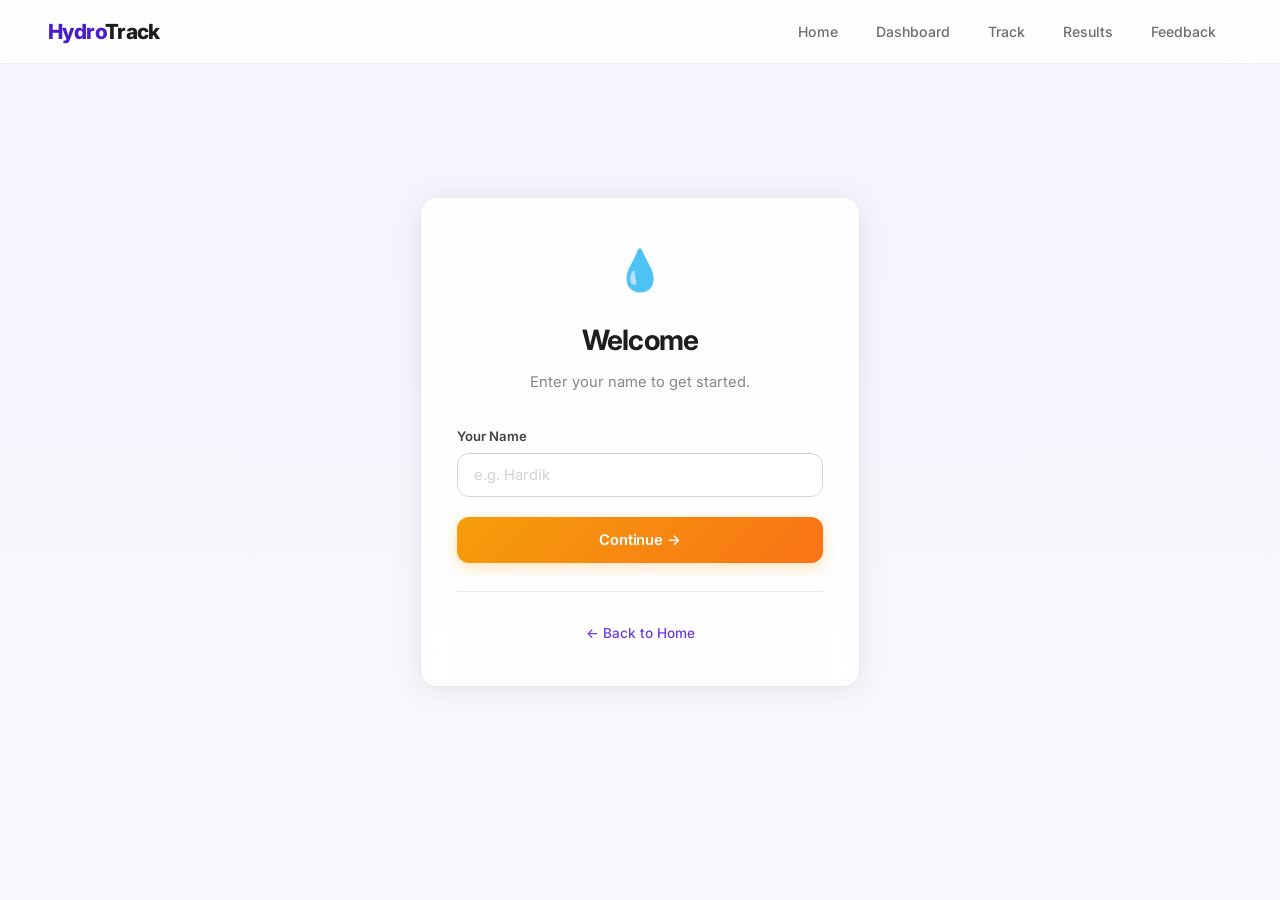
==== login.html @ 53c56aaf "changes" ====
<!DOCTYPE html>
<html lang="en">
<head>
  <meta charset="UTF-8" />
  <meta name="viewport" content="width=device-width, initial-scale=1.0" />
  <meta name="description" content="Login to HydroTrack to start tracking your water usage." />
  <title>Login – HydroTrack</title>
  <link rel="stylesheet" href="style.css" />
</head>
<body class="rain-page">

  <!-- Falling Water Background -->
  <div class="rain-bg">
    <div class="drop" style="left:3%;  --dur:2.1s; --delay:0s;   --w:2px; --h:16px; --opacity:0.35;"></div>
    <div class="drop" style="left:8%;  --dur:2.8s; --delay:0.4s; --w:1.5px; --h:22px; --opacity:0.25;"></div>
    <div class="drop" style="left:14%; --dur:1.9s; --delay:0.8s; --w:2px; --h:14px; --opacity:0.4;"></div>
    <div class="drop" style="left:20%; --dur:2.5s; --delay:0.2s; --w:1.5px; --h:20px; --opacity:0.3;"></div>
    <div class="drop" style="left:27%; --dur:2.3s; --delay:1.1s; --w:2px; --h:18px; --opacity:0.35;"></div>
    <div class="drop" style="left:33%; --dur:3.0s; --delay:0.6s; --w:1px; --h:24px; --opacity:0.2;"></div>
    <div class="drop" style="left:39%; --dur:2.0s; --delay:0.3s; --w:2px; --h:15px; --opacity:0.4;"></div>
    <div class="drop" style="left:45%; --dur:2.6s; --delay:1.4s; --w:1.5px; --h:19px; --opacity:0.3;"></div>
    <div class="drop" style="left:52%; --dur:2.2s; --delay:0.7s; --w:2px; --h:17px; --opacity:0.35;"></div>
    <div class="drop" style="left:58%; --dur:2.9s; --delay:0.1s; --w:1px; --h:22px; --opacity:0.25;"></div>
    <div class="drop" style="left:63%; --dur:1.8s; --delay:1.0s; --w:2px; --h:13px; --opacity:0.45;"></div>
    <div class="drop" style="left:69%; --dur:2.4s; --delay:0.5s; --w:1.5px; --h:20px; --opacity:0.3;"></div>
    <div class="drop" style="left:74%; --dur:2.7s; --delay:1.3s; --w:2px; --h:16px; --opacity:0.35;"></div>
    <div class="drop" style="left:80%; --dur:2.1s; --delay:0.9s; --w:1px; --h:18px; --opacity:0.2;"></div>
    <div class="drop" style="left:85%; --dur:2.5s; --delay:0.2s; --w:2px; --h:21px; --opacity:0.3;"></div>
    <div class="drop" style="left:90%; --dur:1.7s; --delay:0.6s; --w:1.5px; --h:14px; --opacity:0.4;"></div>
    <div class="drop" style="left:95%; --dur:2.8s; --delay:1.2s; --w:1px; --h:24px; --opacity:0.2;"></div>
    <div class="drop" style="left:11%; --dur:3.2s; --delay:1.5s; --w:1.5px; --h:26px; --opacity:0.18;"></div>
    <div class="drop" style="left:47%; --dur:3.4s; --delay:0.8s; --w:1px; --h:28px; --opacity:0.15;"></div>
    <div class="drop" style="left:76%; --dur:3.1s; --delay:1.7s; --w:1.5px; --h:25px; --opacity:0.2;"></div>
  </div>

  <!-- Navbar -->
  <nav class="navbar">
    <a href="index.html" class="nav-logo">Hydro<span>Track</span></a>
    <button class="nav-toggle" id="nav-toggle" aria-label="Toggle menu">
      <span></span><span></span><span></span>
    </button>
    <ul class="nav-links" id="nav-links">
      <li><a href="index.html">Home</a></li>
      <li><a href="dashboard.html">Dashboard</a></li>
      <li><a href="tracker.html">Track</a></li>
      <li><a href="result.html">Results</a></li>
      <li><a href="feedback.html">Feedback</a></li>
    </ul>
  </nav>

  <!-- Login Card -->
  <div class="card-centered fade-in">
    <div class="card" style="backdrop-filter:blur(12px); -webkit-backdrop-filter:blur(12px); background:rgba(255,255,255,0.88); box-shadow:0 4px 32px rgba(0,0,0,0.08);">
      <div class="text-center">
        <div class="card-icon">💧</div>
        <h1>Welcome</h1>
        <p class="subtitle">Enter your name to get started.</p>
      </div>

      <div id="alert" class="alert alert-error"></div>

      <form id="login-form" onsubmit="return handleLogin(event)">
        <div class="form-group">
          <label for="username">Your Name</label>
          <input type="text" id="username" placeholder="e.g. Hardik" autocomplete="name" />
          <p class="error-msg" id="username-error">Please enter your name.</p>
        </div>

        <button type="submit" class="btn btn-primary btn-block" id="login-btn">
          Continue →
        </button>
      </form>

      <div class="divider"></div>
      <p class="text-center">
        <a href="index.html" class="link">← Back to Home</a>
      </p>
    </div>
  </div>

  <script>
    // Mobile nav toggle
    var toggle = document.getElementById('nav-toggle');
    var links  = document.getElementById('nav-links');
    toggle.addEventListener('click', function () {
      toggle.classList.toggle('open');
      links.classList.toggle('open');
    });

    // Prefill
    (function () {
      var saved = localStorage.getItem('hydrotrack_user');
      if (saved) document.getElementById('username').value = saved;
    })();

    function handleLogin(e) {
      e.preventDefault();
      var input  = document.getElementById('username');
      var errMsg = document.getElementById('username-error');
      var name   = input.value.trim();

      input.classList.remove('error');
      errMsg.classList.remove('show');

      if (!name) {
        input.classList.add('error');
        errMsg.classList.add('show');
        input.focus();
        return false;
      }

      localStorage.setItem('hydrotrack_user', name);
      window.location.href = 'dashboard.html';
      return false;
    }
  </script>
</body>
</html>
---- style.css ----
/* ============================
   HydroTrack – Concept-Matching UI
   Purple/Blue Gradient Theme
   ============================ */

/* ---------- Font ---------- */
@import url('https://fonts.googleapis.com/css2?family=Inter:wght@300;400;500;600;700;800;900&display=swap');

/* ---------- Variables ---------- */
:root {
  --white: #ffffff;
  --bg: #f8f9fc;
  --bg-alt: #f0f1f6;

  --purple-900: #1a0a3e;
  --purple-800: #2d1069;
  --purple-700: #3b1899;
  --purple-600: #4a1dca;
  --purple-500: #6c3ce0;
  --purple-400: #8b5cf6;
  --purple-300: #a78bfa;
  --purple-200: #c4b5fd;
  --purple-100: #ede9fe;
  --purple-50: #f5f3ff;

  --blue-500: #3b82f6;
  --blue-400: #60a5fa;

  --grey-100: #f5f5f7;
  --grey-200: #e8e8ed;
  --grey-300: #d2d2d7;
  --grey-400: #86868b;
  --grey-500: #6e6e73;
  --grey-600: #424245;
  --grey-900: #1d1d1f;

  --green: #22c55e;
  --green-bg: #dcfce7;
  --yellow: #f59e0b;
  --yellow-bg: #fef3c7;
  --red: #ef4444;
  --red-bg: #fee2e2;

  --gradient-hero: linear-gradient(135deg, #4a1dca 0%, #6c3ce0 40%, #3b82f6 100%);
  --gradient-card: linear-gradient(135deg, #6c3ce0 0%, #8b5cf6 100%);
  --gradient-progress: linear-gradient(135deg, #2d1069 0%, #4a1dca 50%, #6c3ce0 100%);
  --gradient-btn: linear-gradient(135deg, #f59e0b 0%, #f97316 100%);
  --gradient-btn-outline: linear-gradient(135deg, #6c3ce0 0%, #3b82f6 100%);

  --radius: 16px;
  --radius-sm: 12px;
  --radius-xs: 8px;
  --shadow-sm: 0 1px 3px rgba(0, 0, 0, 0.06);
  --shadow: 0 4px 16px rgba(0, 0, 0, 0.08);
  --shadow-lg: 0 8px 32px rgba(0, 0, 0, 0.12);
  --shadow-purple: 0 4px 24px rgba(106, 60, 224, 0.25);
  --transition: 0.3s cubic-bezier(0.4, 0, 0.2, 1);
  --max-width: 1200px;
  --nav-height: 64px;
}

/* ---------- Reset ---------- */
*, *::before, *::after {
  box-sizing: border-box;
  margin: 0;
  padding: 0;
}
html {
  scroll-behavior: smooth;
  -webkit-font-smoothing: antialiased;
  -moz-osx-font-smoothing: grayscale;
}
body {
  font-family: 'Inter', -apple-system, BlinkMacSystemFont, 'Segoe UI', Roboto, sans-serif;
  background: var(--bg);
  color: var(--grey-900);
  line-height: 1.6;
  min-height: 100vh;
  padding-top: var(--nav-height);
  overflow-x: hidden;
}
img { max-width: 100%; display: block; }
a { text-decoration: none; color: inherit; }

/* ---------- Navbar ---------- */
.navbar {
  position: fixed;
  top: 0; left: 0; right: 0;
  height: var(--nav-height);
  display: flex;
  align-items: center;
  justify-content: space-between;
  padding: 0 clamp(20px, 4vw, 48px);
  background: rgba(255,255,255,0.92);
  backdrop-filter: saturate(180%) blur(20px);
  -webkit-backdrop-filter: saturate(180%) blur(20px);
  border-bottom: 1px solid rgba(0,0,0,0.06);
  z-index: 100;
}
.nav-logo {
  font-size: 1.3rem;
  font-weight: 800;
  color: var(--purple-600);
  letter-spacing: -0.03em;
}
.nav-logo span {
  color: var(--grey-900);
}
.nav-links {
  display: flex;
  gap: 6px;
  list-style: none;
  align-items: center;
}
.nav-links a {
  font-size: 0.88rem;
  font-weight: 500;
  color: var(--grey-500);
  padding: 8px 16px;
  border-radius: var(--radius-xs);
  transition: var(--transition);
}
.nav-links a:hover {
  color: var(--purple-600);
  background: var(--purple-50);
}
.nav-links a.active {
  color: var(--purple-600);
  background: var(--purple-100);
  font-weight: 600;
}

/* Mobile hamburger */
.nav-toggle {
  display: none;
  background: none; border: none; cursor: pointer;
  width: 28px; height: 20px;
  position: relative; z-index: 101;
}
.nav-toggle span {
  display: block; width: 100%; height: 2px;
  background: var(--grey-900); border-radius: 2px;
  transition: var(--transition);
  position: absolute; left: 0;
}
.nav-toggle span:nth-child(1) { top: 0; }
.nav-toggle span:nth-child(2) { top: 9px; }
.nav-toggle span:nth-child(3) { top: 18px; }
.nav-toggle.open span:nth-child(1) { top: 9px; transform: rotate(45deg); }
.nav-toggle.open span:nth-child(2) { opacity: 0; }
.nav-toggle.open span:nth-child(3) { top: 9px; transform: rotate(-45deg); }

/* ========== HERO SECTION ========== */
.hero-section {
  background: var(--gradient-hero);
  padding: 80px 24px 100px;
  position: relative;
  overflow: hidden;
}
.hero-section::before {
  content: '';
  position: absolute;
  top: -50%; right: -20%;
  width: 600px; height: 600px;
  background: radial-gradient(circle, rgba(255,255,255,0.08) 0%, transparent 70%);
  border-radius: 50%;
}
.hero-section::after {
  content: '';
  position: absolute;
  bottom: -30%; left: -10%;
  width: 400px; height: 400px;
  background: radial-gradient(circle, rgba(59,130,246,0.15) 0%, transparent 70%);
  border-radius: 50%;
}
.hero-inner {
  max-width: var(--max-width);
  margin: 0 auto;
  display: grid;
  grid-template-columns: 1fr 1fr;
  gap: 60px;
  align-items: center;
  position: relative;
  z-index: 1;
}
.hero-text h1 {
  font-size: clamp(2.2rem, 5vw, 3.4rem);
  font-weight: 800;
  color: var(--white);
  line-height: 1.15;
  letter-spacing: -0.03em;
  margin-bottom: 20px;
}
.hero-text h1 .highlight {
  display: inline;
  position: relative;
}
.hero-text h1 .highlight::after {
  content: '';
  position: absolute;
  bottom: 4px; left: 0;
  width: 100%; height: 8px;
  background: rgba(245,158,11,0.5);
  border-radius: 4px;
  z-index: -1;
}
.hero-text p {
  font-size: 1.05rem;
  color: rgba(255,255,255,0.75);
  max-width: 440px;
  line-height: 1.7;
  margin-bottom: 32px;
}
.hero-buttons {
  display: flex;
  gap: 14px;
  flex-wrap: wrap;
}
.hero-card {
  background: rgba(255,255,255,0.12);
  backdrop-filter: blur(20px);
  border: 1px solid rgba(255,255,255,0.18);
  border-radius: var(--radius);
  padding: 32px;
  color: var(--white);
  max-width: 380px;
  margin-left: auto;
}
.hero-card-header {
  display: flex;
  align-items: center;
  gap: 12px;
  margin-bottom: 20px;
}
.hero-card-avatar {
  width: 44px; height: 44px;
  background: var(--gradient-btn);
  border-radius: 50%;
  display: flex; align-items: center; justify-content: center;
  font-size: 1.2rem;
}
.hero-card-header div p:first-child {
  font-weight: 600;
  font-size: 0.95rem;
}
.hero-card-header div p:last-child {
  font-size: 0.8rem;
  opacity: 0.7;
}
.hero-stat-row {
  display: flex;
  gap: 16px;
  margin-top: 16px;
}
.hero-stat {
  background: rgba(255,255,255,0.1);
  border-radius: var(--radius-xs);
  padding: 14px 18px;
  flex: 1;
  text-align: center;
}
.hero-stat .stat-value {
  font-size: 1.4rem;
  font-weight: 800;
  display: block;
}
.hero-stat .stat-label {
  font-size: 0.72rem;
  opacity: 0.7;
  text-transform: uppercase;
  letter-spacing: 0.05em;
}

/* Floating badge on hero */
.hero-badge {
  display: inline-flex;
  align-items: center;
  gap: 8px;
  background: rgba(255,255,255,0.15);
  backdrop-filter: blur(8px);
  border: 1px solid rgba(255,255,255,0.2);
  border-radius: 999px;
  padding: 8px 18px;
  color: var(--white);
  font-size: 0.82rem;
  font-weight: 500;
  margin-top: 20px;
  animation: float 3s ease-in-out infinite;
}
@keyframes float {
  0%, 100% { transform: translateY(0); }
  50% { transform: translateY(-6px); }
}

/* ========== SECTION LAYOUT ========== */
.concept-section {
  padding: 80px 24px;
  max-width: var(--max-width);
  margin: 0 auto;
}
.concept-section-header {
  text-align: center;
  margin-bottom: 48px;
}
.concept-section-header h2 {
  font-size: clamp(1.6rem, 3.5vw, 2.2rem);
  font-weight: 800;
  color: var(--grey-900);
  letter-spacing: -0.03em;
  margin-bottom: 12px;
}
.concept-section-header h2 .accent {
  color: var(--purple-500);
}
.concept-section-header p {
  font-size: 0.95rem;
  color: var(--grey-400);
  max-width: 560px;
  margin: 0 auto;
  line-height: 1.7;
}

/* ========== FEATURE CARDS (4 cols) ========== */
.features-grid {
  display: grid;
  grid-template-columns: repeat(4, 1fr);
  gap: 24px;
}
.feature-card {
  background: var(--white);
  border: 1px solid var(--grey-200);
  border-radius: var(--radius);
  padding: 32px 24px;
  text-align: center;
  transition: var(--transition);
  position: relative;
  overflow: hidden;
}
.feature-card::before {
  content: '';
  position: absolute;
  top: 0; left: 0; right: 0;
  height: 4px;
  background: var(--gradient-card);
  opacity: 0;
  transition: var(--transition);
}
.feature-card:hover {
  transform: translateY(-6px);
  box-shadow: var(--shadow-lg);
  border-color: var(--purple-200);
}
.feature-card:hover::before {
  opacity: 1;
}
.feature-icon {
  width: 56px; height: 56px;
  background: var(--purple-100);
  border-radius: 14px;
  display: flex; align-items: center; justify-content: center;
  font-size: 1.5rem;
  margin: 0 auto 18px;
  transition: var(--transition);
}
.feature-card:hover .feature-icon {
  background: var(--gradient-card);
  transform: scale(1.1);
}
.feature-card:hover .feature-icon span {
  filter: brightness(10);
}
.feature-card h3 {
  font-size: 1rem;
  font-weight: 700;
  margin-bottom: 8px;
  color: var(--grey-900);
}
.feature-card p {
  font-size: 0.84rem;
  color: var(--grey-400);
  line-height: 1.6;
}

/* ========== TOOL / SUBJECT CARDS ========== */
.tools-grid {
  display: grid;
  grid-template-columns: repeat(3, 1fr);
  gap: 24px;
}
.tool-card {
  background: var(--white);
  border: 1px solid var(--grey-200);
  border-radius: var(--radius);
  overflow: hidden;
  transition: var(--transition);
  cursor: pointer;
}
.tool-card:hover {
  transform: translateY(-6px);
  box-shadow: var(--shadow-lg);
  border-color: var(--purple-200);
}
.tool-card-img {
  height: 140px;
  display: flex;
  align-items: center;
  justify-content: center;
  font-size: 3rem;
  position: relative;
}
.tool-card-img.tc-blue { background: linear-gradient(135deg, #dbeafe, #bfdbfe); }
.tool-card-img.tc-purple { background: linear-gradient(135deg, #ede9fe, #c4b5fd); }
.tool-card-img.tc-green { background: linear-gradient(135deg, #dcfce7, #bbf7d0); }
.tool-card-img.tc-orange { background: linear-gradient(135deg, #fef3c7, #fde68a); }
.tool-card-img.tc-pink { background: linear-gradient(135deg, #fce7f3, #fbcfe8); }
.tool-card-img.tc-cyan { background: linear-gradient(135deg, #cffafe, #a5f3fc); }
.tool-card-body {
  padding: 20px;
}
.tool-card-body h3 {
  font-size: 0.95rem;
  font-weight: 700;
  margin-bottom: 6px;
  display: flex; align-items: center; gap: 8px;
}
.tool-card-body h3 .dot {
  width: 8px; height: 8px;
  border-radius: 50%;
  display: inline-block;
}
.dot-blue { background: var(--blue-500); }
.dot-purple { background: var(--purple-500); }
.dot-green { background: var(--green); }
.dot-orange { background: var(--yellow); }
.dot-pink { background: #ec4899; }
.dot-cyan { background: #06b6d4; }
.tool-card-body p {
  font-size: 0.82rem;
  color: var(--grey-400);
  line-height: 1.6;
}

/* ========== PROGRESS / GAMIFIED SECTION ========== */
.progress-section {
  background: var(--gradient-progress);
  padding: 80px 24px;
  position: relative;
  overflow: hidden;
}
.progress-section::before {
  content: '';
  position: absolute;
  top: -100px; right: -100px;
  width: 400px; height: 400px;
  background: radial-gradient(circle, rgba(139,92,246,0.3) 0%, transparent 70%);
  border-radius: 50%;
}
.progress-inner {
  max-width: var(--max-width);
  margin: 0 auto;
  position: relative;
  z-index: 1;
}
.progress-inner .concept-section-header h2 {
  color: var(--white);
}
.progress-inner .concept-section-header h2 .accent {
  color: var(--yellow);
}
.progress-inner .concept-section-header p {
  color: rgba(255,255,255,0.65);
}
.progress-grid {
  display: grid;
  grid-template-columns: 1fr 1fr;
  gap: 32px;
  align-items: start;
}
.progress-avatars {
  display: grid;
  grid-template-columns: repeat(3, 1fr);
  gap: 16px;
}
.progress-avatar-card {
  background: rgba(255,255,255,0.1);
  backdrop-filter: blur(12px);
  border: 1px solid rgba(255,255,255,0.12);
  border-radius: var(--radius);
  padding: 24px;
  text-align: center;
  color: var(--white);
  transition: var(--transition);
}
.progress-avatar-card:hover {
  background: rgba(255,255,255,0.16);
  transform: translateY(-4px);
}
.progress-avatar-card .avatar-emoji {
  font-size: 2.4rem;
  margin-bottom: 10px;
  display: block;
}
.progress-avatar-card .avatar-label {
  font-size: 0.78rem;
  opacity: 0.7;
}
.progress-stats-card {
  background: var(--white);
  border-radius: var(--radius);
  padding: 32px;
  box-shadow: var(--shadow-lg);
}
.progress-stats-card h3 {
  font-size: 1.1rem;
  font-weight: 700;
  margin-bottom: 20px;
  color: var(--grey-900);
}
.stat-bar {
  margin-bottom: 16px;
}
.stat-bar-header {
  display: flex;
  justify-content: space-between;
  font-size: 0.82rem;
  font-weight: 500;
  margin-bottom: 8px;
  color: var(--grey-600);
}
.stat-bar-track {
  height: 8px;
  background: var(--grey-100);
  border-radius: 999px;
  overflow: hidden;
}
.stat-bar-fill {
  height: 100%;
  border-radius: 999px;
  background: var(--gradient-card);
  transition: width 1s ease;
}
.stat-bar-fill.green { background: linear-gradient(90deg, #22c55e, #4ade80); }
.stat-bar-fill.orange { background: linear-gradient(90deg, #f59e0b, #fbbf24); }
.mini-stats {
  display: grid;
  grid-template-columns: 1fr 1fr;
  gap: 12px;
  margin-top: 20px;
}
.mini-stat {
  background: var(--purple-50);
  border-radius: var(--radius-xs);
  padding: 16px;
  text-align: center;
}
.mini-stat .ms-icon {
  font-size: 1.2rem;
  margin-bottom: 6px;
}
.mini-stat .ms-value {
  font-size: 1.5rem;
  font-weight: 800;
  color: var(--purple-600);
  display: block;
}
.mini-stat .ms-label {
  font-size: 0.72rem;
  color: var(--grey-400);
  text-transform: uppercase;
  letter-spacing: 0.04em;
}

/* ========== TESTIMONIALS ========== */
.testimonials-grid {
  display: grid;
  grid-template-columns: repeat(3, 1fr);
  gap: 24px;
}
.testimonial-card {
  background: var(--white);
  border: 1px solid var(--grey-200);
  border-radius: var(--radius);
  padding: 28px;
  transition: var(--transition);
  position: relative;
}
.testimonial-card:hover {
  transform: translateY(-4px);
  box-shadow: var(--shadow-lg);
}
.testimonial-card .quote-icon {
  font-size: 1.6rem;
  color: var(--purple-300);
  margin-bottom: 12px;
  display: block;
}
.testimonial-card p {
  font-size: 0.88rem;
  color: var(--grey-500);
  line-height: 1.7;
  margin-bottom: 20px;
  font-style: italic;
}
.testimonial-author {
  display: flex;
  align-items: center;
  gap: 12px;
}
.testimonial-avatar {
  width: 40px; height: 40px;
  border-radius: 50%;
  display: flex; align-items: center; justify-content: center;
  font-size: 1.1rem;
  font-weight: 700;
  color: var(--white);
}
.ta-purple { background: var(--gradient-card); }
.ta-blue { background: linear-gradient(135deg, #3b82f6, #60a5fa); }
.ta-green { background: linear-gradient(135deg, #22c55e, #4ade80); }
.testimonial-author div .t-name {
  font-size: 0.88rem;
  font-weight: 600;
  color: var(--grey-900);
}
.testimonial-author div .t-role {
  font-size: 0.76rem;
  color: var(--grey-400);
}

/* CTA Banner */
.cta-banner {
  text-align: center;
  margin-top: 48px;
}
.cta-banner a {
  display: inline-flex;
  align-items: center;
  gap: 8px;
}

/* ========== FOOTER ========== */
.site-footer {
  background: var(--purple-900);
  color: rgba(255,255,255,0.7);
  padding: 60px 24px 32px;
  margin-top: 0;
}
.footer-inner {
  max-width: var(--max-width);
  margin: 0 auto;
  display: grid;
  grid-template-columns: 2fr 1fr 1fr 1fr;
  gap: 40px;
}
.footer-brand .footer-logo {
  font-size: 1.3rem;
  font-weight: 800;
  color: var(--white);
  margin-bottom: 12px;
}
.footer-brand .footer-logo span {
  color: var(--purple-300);
}
.footer-brand p {
  font-size: 0.84rem;
  line-height: 1.7;
  max-width: 280px;
}
.footer-col h4 {
  color: var(--white);
  font-size: 0.88rem;
  font-weight: 700;
  margin-bottom: 16px;
}
.footer-col ul {
  list-style: none;
}
.footer-col li {
  margin-bottom: 10px;
}
.footer-col a {
  font-size: 0.84rem;
  color: rgba(255,255,255,0.6);
  transition: var(--transition);
}
.footer-col a:hover {
  color: var(--white);
}
.footer-bottom {
  max-width: var(--max-width);
  margin: 40px auto 0;
  padding-top: 24px;
  border-top: 1px solid rgba(255,255,255,0.1);
  text-align: center;
  font-size: 0.78rem;
  color: rgba(255,255,255,0.4);
}

/* ========== BUTTONS (global) ========== */
.btn {
  display: inline-flex;
  align-items: center;
  justify-content: center;
  gap: 8px;
  padding: 14px 32px;
  border: none;
  border-radius: var(--radius-sm);
  font-family: 'Inter', sans-serif;
  font-size: 0.92rem;
  font-weight: 600;
  cursor: pointer;
  transition: var(--transition);
  text-decoration: none;
  letter-spacing: -0.01em;
}
.btn-primary {
  background: var(--gradient-btn);
  color: var(--white);
  box-shadow: 0 4px 16px rgba(245,158,11,0.3);
}
.btn-primary:hover {
  transform: translateY(-2px) scale(1.02);
  box-shadow: 0 6px 24px rgba(245,158,11,0.4);
}
.btn-primary:active { transform: scale(0.98); }

.btn-secondary {
  background: rgba(255,255,255,0.15);
  color: var(--white);
  border: 1.5px solid rgba(255,255,255,0.3);
  backdrop-filter: blur(8px);
}
.btn-secondary:hover {
  background: rgba(255,255,255,0.25);
  transform: translateY(-2px);
}

.btn-purple {
  background: var(--gradient-card);
  color: var(--white);
  box-shadow: var(--shadow-purple);
}
.btn-purple:hover {
  transform: translateY(-2px) scale(1.02);
  box-shadow: 0 6px 28px rgba(106,60,224,0.35);
}

.btn-outline {
  background: transparent;
  color: var(--purple-600);
  border: 1.5px solid var(--purple-400);
}
.btn-outline:hover {
  background: var(--purple-50);
  transform: translateY(-2px);
}

.btn-ghost {
  background: var(--grey-100);
  color: var(--grey-600);
}
.btn-ghost:hover {
  background: var(--grey-200);
}
.btn-sm { padding: 10px 22px; font-size: 0.84rem; }
.btn-block { width: 100%; }
.btn-group {
  display: flex; gap: 12px;
  margin-top: 24px;
  justify-content: center;
  flex-wrap: wrap;
}

/* ========== DASHBOARD PAGE ========== */
.dash-hero {
  background: var(--gradient-hero);
  border-radius: var(--radius);
  padding: 40px;
  color: var(--white);
  text-align: center;
  margin-bottom: 32px;
  position: relative;
  overflow: hidden;
}
.dash-hero::before {
  content: '';
  position: absolute;
  top: -50%; right: -20%;
  width: 300px; height: 300px;
  background: radial-gradient(circle, rgba(255,255,255,0.08) 0%, transparent 70%);
  border-radius: 50%;
}
.dash-hero .welcome-label {
  font-size: 0.92rem;
  opacity: 0.8;
  font-weight: 400;
}
.dash-hero .welcome-name {
  font-size: 2rem;
  font-weight: 800;
  letter-spacing: -0.03em;
  margin: 4px 0;
}
.dash-hero .subtitle {
  font-size: 0.95rem;
  opacity: 0.7;
  margin-bottom: 0;
}

.section {
  padding: 40px 24px;
  max-width: 800px;
  margin: 0 auto;
}

.dash-grid {
  display: grid;
  grid-template-columns: repeat(3, 1fr);
  gap: 20px;
  margin-top: 8px;
}
.dash-card {
  display: flex;
  flex-direction: column;
  align-items: center;
  justify-content: center;
  gap: 14px;
  padding: 40px 24px;
  border-radius: var(--radius);
  background: var(--white);
  border: 1px solid var(--grey-200);
  box-shadow: var(--shadow-sm);
  text-decoration: none;
  color: var(--grey-900);
  font-weight: 600;
  font-size: 0.92rem;
  transition: var(--transition);
  position: relative;
  overflow: hidden;
}
.dash-card::before {
  content: '';
  position: absolute;
  top: 0; left: 0; right: 0;
  height: 4px;
  background: var(--gradient-card);
  opacity: 0;
  transition: var(--transition);
}
.dash-card:hover {
  transform: translateY(-6px);
  box-shadow: var(--shadow-purple);
  border-color: var(--purple-200);
}
.dash-card:hover::before { opacity: 1; }
.dash-card .card-emoji { font-size: 2.4rem; }
.dash-card .card-label {
  color: var(--grey-400);
  font-size: 0.82rem;
  font-weight: 400;
  margin-top: -6px;
}

/* =========== CARD (login / tracker / result / feedback) =========== */
.card {
  background: var(--white);
  border-radius: var(--radius);
  box-shadow: var(--shadow);
  border: 1px solid var(--grey-200);
  padding: 40px 36px;
  width: 100%;
  max-width: 440px;
  margin: 0 auto;
}
.card-centered {
  display: flex;
  flex-direction: column;
  align-items: center;
  justify-content: center;
  min-height: calc(100vh - var(--nav-height) - 80px);
  padding: 40px 24px;
}

/* ========== FORM ELEMENTS ========== */
.form-group { text-align: left; margin-bottom: 20px; }
.form-group label {
  display: block;
  font-size: 0.82rem;
  font-weight: 600;
  color: var(--grey-600);
  margin-bottom: 6px;
}
.form-group input,
.form-group textarea,
.form-group select {
  width: 100%;
  padding: 12px 16px;
  border: 1.5px solid var(--grey-300);
  border-radius: var(--radius-sm);
  font-family: 'Inter', sans-serif;
  font-size: 0.92rem;
  color: var(--grey-900);
  background: var(--white);
  transition: var(--transition);
  outline: none;
}
.form-group input::placeholder,
.form-group textarea::placeholder { color: var(--grey-300); }
.form-group input:focus,
.form-group textarea:focus,
.form-group select:focus {
  border-color: var(--purple-500);
  box-shadow: 0 0 0 3px rgba(106,60,224,0.12);
}
.form-group input.error,
.form-group textarea.error,
.form-group select.error {
  border-color: var(--red);
  box-shadow: 0 0 0 3px rgba(239,68,68,0.10);
}
.form-group textarea { resize: vertical; min-height: 110px; }
.error-msg {
  color: var(--red);
  font-size: 0.75rem;
  font-weight: 500;
  margin-top: 5px;
  display: none;
}
.error-msg.show {
  display: block;
  animation: fadeInUp 0.25s ease both;
}

/* ========== SCORE RING ========== */
.score-container {
  display: flex;
  flex-direction: column;
  align-items: center;
  margin: 16px 0 28px;
}
.score-ring {
  width: 160px; height: 160px;
  border-radius: 50%;
  display: flex; align-items: center; justify-content: center;
  font-size: 3rem; font-weight: 800;
  letter-spacing: -0.04em;
  color: var(--white);
  margin-bottom: 20px;
}
.score-ring.efficient { background: linear-gradient(135deg, #22c55e, #4ade80); }
.score-ring.moderate { background: linear-gradient(135deg, #f59e0b, #fbbf24); }
.score-ring.wasteful { background: linear-gradient(135deg, #ef4444, #f87171); }

.result-badge {
  display: inline-flex;
  align-items: center;
  gap: 6px;
  padding: 8px 20px;
  border-radius: 999px;
  font-size: 0.88rem;
  font-weight: 600;
  margin-bottom: 12px;
}
.result-badge.efficient { background: var(--green-bg); color: #15803d; }
.result-badge.moderate { background: var(--yellow-bg); color: #92400e; }
.result-badge.wasteful { background: var(--red-bg); color: #b91c1c; }

.result-detail {
  font-size: 0.92rem;
  color: var(--grey-400);
  text-align: center;
  max-width: 380px;
  line-height: 1.6;
}

/* ---------- Tips ---------- */
.tips-box {
  background: var(--purple-50);
  border-radius: var(--radius-sm);
  padding: 24px;
  margin-top: 28px;
  text-align: left;
  border: 1px solid var(--purple-100);
}
.tips-box h3 {
  font-size: 0.88rem;
  font-weight: 700;
  color: var(--grey-900);
  margin-bottom: 14px;
}
.tips-box ul { list-style: none; padding: 0; }
.tips-box li {
  font-size: 0.84rem;
  color: var(--grey-500);
  padding: 6px 0 6px 24px;
  position: relative;
  line-height: 1.55;
}
.tips-box li::before {
  content: '→';
  position: absolute;
  left: 0;
  color: var(--purple-500);
  font-weight: 600;
}

/* ---------- Alerts ---------- */
.alert {
  padding: 14px 20px;
  border-radius: var(--radius-sm);
  font-size: 0.85rem;
  font-weight: 500;
  margin-bottom: 20px;
  display: none;
}
.alert.show {
  display: block;
  animation: fadeInUp 0.3s ease both;
}
.alert-success {
  background: var(--green-bg);
  color: #15803d;
  border: 1px solid #bbf7d0;
}
.alert-error {
  background: var(--red-bg);
  color: #b91c1c;
  border: 1px solid #fecaca;
}

/* ---------- Misc ---------- */
.divider { height: 1px; background: var(--grey-200); margin: 28px 0; }
.link {
  color: var(--purple-500);
  font-weight: 500;
  text-decoration: none;
  font-size: 0.85rem;
  transition: var(--transition);
}
.link:hover { text-decoration: underline; color: var(--purple-600); }
.text-center { text-align: center; }
.welcome-label {
  font-size: 0.92rem;
  color: var(--grey-400);
  font-weight: 400;
}
.welcome-name {
  font-size: 1.6rem;
  font-weight: 700;
  color: var(--grey-900);
  letter-spacing: -0.03em;
  margin-bottom: 4px;
}
.footer-text {
  font-size: 0.78rem;
  color: var(--grey-300);
  text-align: center;
  margin-top: 32px;
}
.card-icon {
  font-size: 40px;
  margin-bottom: 16px;
}
.subtitle {
  font-size: 0.92rem;
  color: var(--grey-400);
  font-weight: 400;
  line-height: 1.6;
  margin-bottom: 32px;
}
.section-title {
  font-size: 1.8rem;
  font-weight: 700;
  letter-spacing: -0.03em;
  text-align: center;
  margin-bottom: 8px;
}
.section-subtitle {
  font-size: 0.95rem;
  color: var(--grey-400);
  text-align: center;
  margin-bottom: 40px;
}
h1 {
  font-size: 1.75rem;
  font-weight: 700;
  letter-spacing: -0.03em;
  color: var(--grey-900);
  margin-bottom: 8px;
}
h2 {
  font-size: 1.3rem;
  font-weight: 700;
  color: var(--grey-900);
  margin-bottom: 4px;
}

/* ---------- Fade-in Animation ---------- */
@keyframes fadeInUp {
  from { opacity: 0; transform: translateY(24px); }
  to { opacity: 1; transform: translateY(0); }
}
.fade-in { animation: fadeInUp 0.65s ease both; }
.fade-in-delay { animation-delay: 0.15s; }
.fade-in-delay-2 { animation-delay: 0.3s; }

/* ---------- Rain Background (Login) ---------- */
.rain-bg {
  position: fixed;
  top: 0; left: 0;
  width: 100%; height: 100%;
  pointer-events: none;
  z-index: 0;
  overflow: hidden;
  background: linear-gradient(180deg, var(--purple-50) 0%, var(--bg) 100%);
}
.rain-bg .drop {
  position: absolute;
  top: -10%;
  width: var(--w, 2px);
  height: var(--h, 18px);
  background: linear-gradient(180deg,
      rgba(106, 60, 224, 0.08),
      rgba(139, 92, 246, 0.18));
  border-radius: 999px;
  animation: fall var(--dur, 2.2s) var(--delay, 0s) linear infinite;
  opacity: var(--opacity, 0.5);
}
@keyframes fall {
  0% { transform: translateY(-10vh) rotate(4deg); }
  100% { transform: translateY(110vh) rotate(4deg); }
}
.rain-bg .splash {
  position: absolute;
  bottom: 0;
  width: 6px; height: 2px;
  background: rgba(139, 92, 246, 0.10);
  border-radius: 50%;
  animation: splashPulse 3s var(--delay, 0s) ease-in-out infinite;
}
@keyframes splashPulse {
  0%, 80%, 100% { transform: scale(0); opacity: 0; }
  85% { transform: scale(3); opacity: 0.3; }
  95% { transform: scale(5); opacity: 0; }
}
.rain-page .card-centered { position: relative; z-index: 1; }
.rain-page .navbar { z-index: 100; }

/* ========== RESPONSIVE ========== */
@media (max-width: 1024px) {
  .hero-inner { grid-template-columns: 1fr; text-align: center; }
  .hero-text p { margin: 0 auto 32px; }
  .hero-buttons { justify-content: center; }
  .hero-card { margin: 0 auto; }
  .features-grid { grid-template-columns: repeat(2, 1fr); }
  .tools-grid { grid-template-columns: repeat(2, 1fr); }
  .progress-grid { grid-template-columns: 1fr; }
  .progress-avatars { grid-template-columns: repeat(3, 1fr); }
  .footer-inner { grid-template-columns: 1fr 1fr; gap: 32px; }
}

@media (max-width: 640px) {
  .nav-links {
    position: fixed;
    top: var(--nav-height);
    left: 0; right: 0;
    background: rgba(255,255,255,0.96);
    backdrop-filter: blur(20px);
    -webkit-backdrop-filter: blur(20px);
    flex-direction: column;
    padding: 12px 20px 20px;
    border-bottom: 1px solid var(--grey-200);
    gap: 4px;
    transform: translateY(-120%);
    opacity: 0;
    transition: var(--transition);
  }
  .nav-links.open {
    transform: translateY(0);
    opacity: 1;
  }
  .nav-links a { padding: 10px 14px; font-size: 0.9rem; }
  .nav-toggle { display: block; }

  .hero-section { padding: 50px 20px 70px; }
  .hero-text h1 { font-size: 2rem; }
  .hero-stat-row { flex-direction: column; gap: 10px; }

  .features-grid { grid-template-columns: 1fr; }
  .tools-grid { grid-template-columns: 1fr; }
  .testimonials-grid { grid-template-columns: 1fr; }
  .progress-avatars { grid-template-columns: repeat(2, 1fr); }

  .card { padding: 32px 24px; }
  .dash-grid { grid-template-columns: 1fr; }
  .dash-hero { padding: 28px 20px; }
  .section { padding: 32px 20px; }
  .btn-group { flex-direction: column; }
  .score-ring { width: 130px; height: 130px; font-size: 2.4rem; }

  .footer-inner { grid-template-columns: 1fr; gap: 24px; }
  .footer-bottom { margin-top: 24px; }

  .concept-section { padding: 50px 20px; }
  .progress-section { padding: 50px 20px; }
}
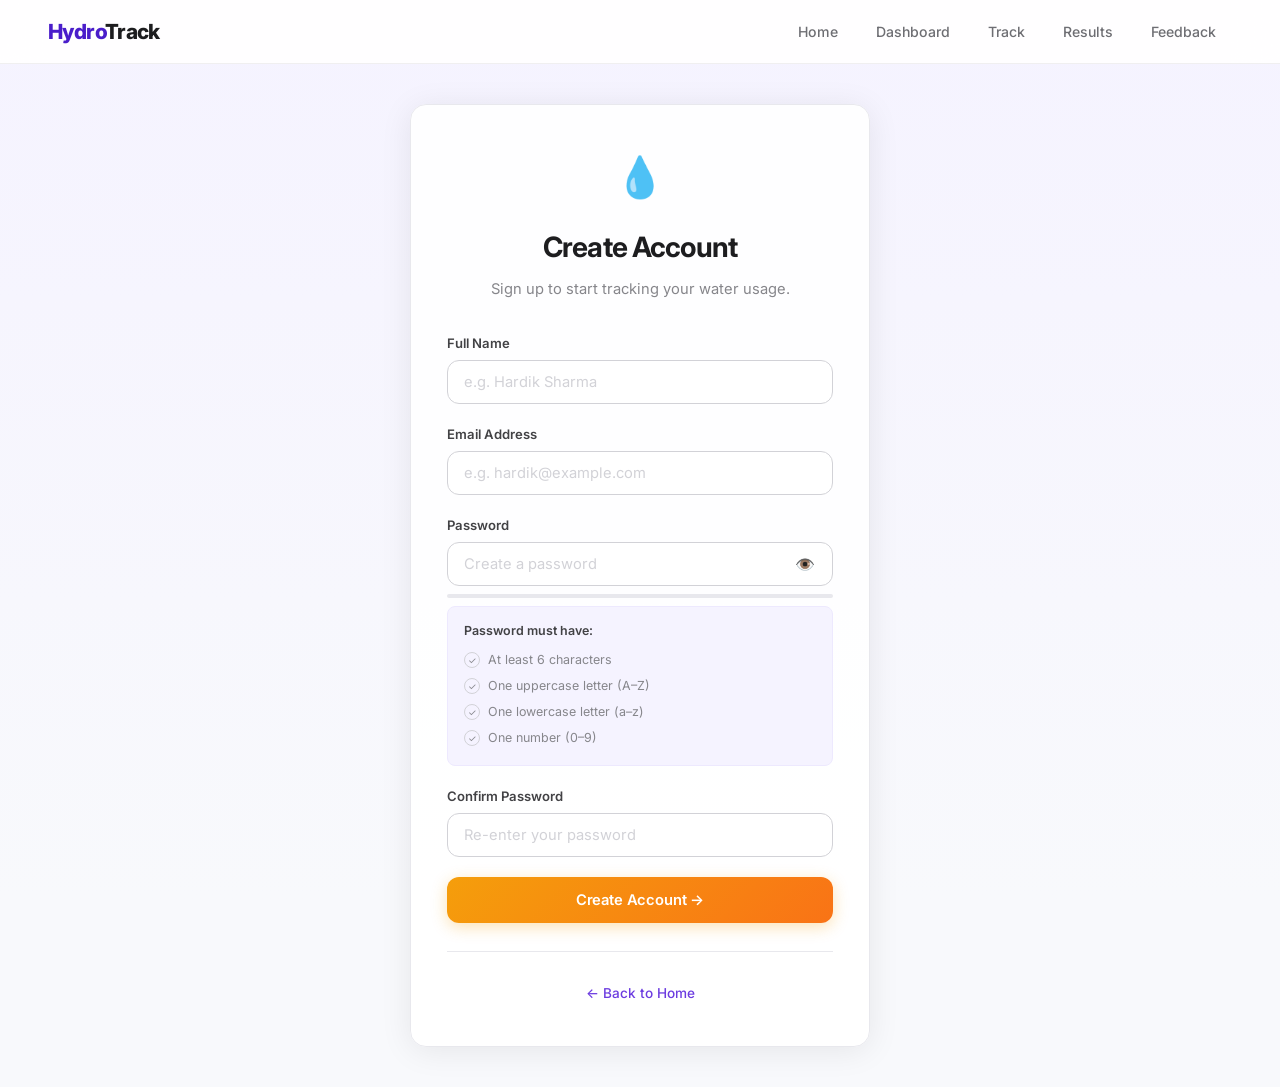
==== commit 204e3db3: "modified login page for validation" ====
--- a/login.html
+++ b/login.html
@@ -6,6 +6,92 @@
   <meta name="description" content="Login to HydroTrack to start tracking your water usage." />
   <title>Login – HydroTrack</title>
   <link rel="stylesheet" href="style.css" />
+  <style>
+    /* Validation-specific styles */
+    .validation-rules {
+      background: var(--purple-50);
+      border: 1px solid var(--purple-100);
+      border-radius: var(--radius-xs);
+      padding: 14px 16px;
+      margin-top: 8px;
+    }
+    .validation-rules p {
+      font-size: 0.78rem;
+      font-weight: 600;
+      color: var(--grey-600);
+      margin-bottom: 6px;
+    }
+    .rule {
+      display: flex;
+      align-items: center;
+      gap: 8px;
+      font-size: 0.78rem;
+      color: var(--grey-400);
+      padding: 3px 0;
+      transition: var(--transition);
+    }
+    .rule .rule-icon {
+      width: 16px;
+      height: 16px;
+      border-radius: 50%;
+      border: 1.5px solid var(--grey-300);
+      display: flex;
+      align-items: center;
+      justify-content: center;
+      font-size: 0.6rem;
+      transition: var(--transition);
+      flex-shrink: 0;
+    }
+    .rule.pass {
+      color: #15803d;
+    }
+    .rule.pass .rule-icon {
+      background: var(--green);
+      border-color: var(--green);
+      color: white;
+    }
+    .rule.fail {
+      color: var(--red);
+    }
+    .rule.fail .rule-icon {
+      border-color: var(--red);
+      color: var(--red);
+    }
+    .password-toggle {
+      position: absolute;
+      right: 14px;
+      top: 50%;
+      transform: translateY(-50%);
+      background: none;
+      border: none;
+      cursor: pointer;
+      font-size: 1rem;
+      color: var(--grey-400);
+      padding: 4px;
+    }
+    .password-wrapper {
+      position: relative;
+    }
+    .strength-bar {
+      height: 4px;
+      background: var(--grey-200);
+      border-radius: 999px;
+      margin-top: 8px;
+      overflow: hidden;
+    }
+    .strength-bar-fill {
+      height: 100%;
+      border-radius: 999px;
+      width: 0%;
+      transition: width 0.4s ease, background 0.4s ease;
+    }
+    .strength-label {
+      font-size: 0.72rem;
+      font-weight: 600;
+      margin-top: 4px;
+      text-align: right;
+    }
+  </style>
 </head>
 <body class="rain-page">
 
@@ -50,24 +136,80 @@
 
   <!-- Login Card -->
   <div class="card-centered fade-in">
-    <div class="card" style="backdrop-filter:blur(12px); -webkit-backdrop-filter:blur(12px); background:rgba(255,255,255,0.88); box-shadow:0 4px 32px rgba(0,0,0,0.08);">
+    <div class="card" style="backdrop-filter:blur(12px); -webkit-backdrop-filter:blur(12px); background:rgba(255,255,255,0.88); box-shadow:0 4px 32px rgba(0,0,0,0.08); max-width:460px;">
       <div class="text-center">
         <div class="card-icon">💧</div>
-        <h1>Welcome</h1>
-        <p class="subtitle">Enter your name to get started.</p>
+        <h1>Create Account</h1>
+        <p class="subtitle">Sign up to start tracking your water usage.</p>
       </div>
 
-      <div id="alert" class="alert alert-error"></div>
-
-      <form id="login-form" onsubmit="return handleLogin(event)">
+      <div id="alert-success" class="alert alert-success">
+        ✅ Account created successfully! Redirecting…
+      </div>
+      <div id="alert-error" class="alert alert-error"></div>
+
+      <form id="login-form" onsubmit="return handleLogin(event)" novalidate>
+
+        <!-- Name Field -->
         <div class="form-group">
-          <label for="username">Your Name</label>
-          <input type="text" id="username" placeholder="e.g. Hardik" autocomplete="name" />
-          <p class="error-msg" id="username-error">Please enter your name.</p>
+          <label for="username">Full Name</label>
+          <input type="text" id="username" placeholder="e.g. Hardik Sharma" autocomplete="name" />
+          <p class="error-msg" id="username-error">Name must be at least 3 characters.</p>
         </div>
 
+        <!-- Email Field -->
+        <div class="form-group">
+          <label for="email">Email Address</label>
+          <input type="email" id="email" placeholder="e.g. hardik@example.com" autocomplete="email" />
+          <p class="error-msg" id="email-error">Please enter a valid email address.</p>
+        </div>
+
+        <!-- Password Field -->
+        <div class="form-group">
+          <label for="password">Password</label>
+          <div class="password-wrapper">
+            <input type="password" id="password" placeholder="Create a password" autocomplete="new-password" />
+            <button type="button" class="password-toggle" id="toggle-pw" onclick="togglePassword()">👁️</button>
+          </div>
+
+          <!-- Password Strength Bar -->
+          <div class="strength-bar">
+            <div class="strength-bar-fill" id="strength-fill"></div>
+          </div>
+          <div class="strength-label" id="strength-label"></div>
+
+          <!-- Live Validation Rules -->
+          <div class="validation-rules" id="pw-rules">
+            <p>Password must have:</p>
+            <div class="rule" id="rule-length">
+              <span class="rule-icon">✓</span>
+              <span>At least 6 characters</span>
+            </div>
+            <div class="rule" id="rule-upper">
+              <span class="rule-icon">✓</span>
+              <span>One uppercase letter (A–Z)</span>
+            </div>
+            <div class="rule" id="rule-lower">
+              <span class="rule-icon">✓</span>
+              <span>One lowercase letter (a–z)</span>
+            </div>
+            <div class="rule" id="rule-number">
+              <span class="rule-icon">✓</span>
+              <span>One number (0–9)</span>
+            </div>
+          </div>
+          <p class="error-msg" id="password-error">Password does not meet the requirements.</p>
+        </div>
+
+        <!-- Confirm Password -->
+        <div class="form-group">
+          <label for="confirm-password">Confirm Password</label>
+          <input type="password" id="confirm-password" placeholder="Re-enter your password" autocomplete="new-password" />
+          <p class="error-msg" id="confirm-error">Passwords do not match.</p>
+        </div>
+
         <button type="submit" class="btn btn-primary btn-block" id="login-btn">
-          Continue →
+          Create Account →
         </button>
       </form>
 
@@ -79,7 +221,7 @@
   </div>
 
   <script>
-    // Mobile nav toggle
+    // ===== Mobile nav toggle =====
     var toggle = document.getElementById('nav-toggle');
     var links  = document.getElementById('nav-links');
     toggle.addEventListener('click', function () {
@@ -87,30 +229,163 @@
       links.classList.toggle('open');
     });
 
-    // Prefill
-    (function () {
-      var saved = localStorage.getItem('hydrotrack_user');
-      if (saved) document.getElementById('username').value = saved;
-    })();
-
+    // ===== Toggle password visibility =====
+    function togglePassword() {
+      var pw = document.getElementById('password');
+      var btn = document.getElementById('toggle-pw');
+      if (pw.type === 'password') {
+        pw.type = 'text';
+        btn.textContent = '🙈';
+      } else {
+        pw.type = 'password';
+        btn.textContent = '👁️';
+      }
+    }
+
+    // ===== Live password validation =====
+    var passwordInput = document.getElementById('password');
+    passwordInput.addEventListener('input', function () {
+      var val = this.value;
+
+      // Check each rule
+      checkRule('rule-length', val.length >= 6);
+      checkRule('rule-upper',  /[A-Z]/.test(val));
+      checkRule('rule-lower',  /[a-z]/.test(val));
+      checkRule('rule-number', /[0-9]/.test(val));
+
+      // Update strength bar
+      updateStrength(val);
+    });
+
+    function checkRule(id, passed) {
+      var el = document.getElementById(id);
+      if (passed) {
+        el.classList.add('pass');
+        el.classList.remove('fail');
+      } else {
+        el.classList.remove('pass');
+        el.classList.remove('fail');
+      }
+    }
+
+    function updateStrength(val) {
+      var score = 0;
+      if (val.length >= 6)        score++;
+      if (/[A-Z]/.test(val))      score++;
+      if (/[a-z]/.test(val))      score++;
+      if (/[0-9]/.test(val))      score++;
+
+      var fill  = document.getElementById('strength-fill');
+      var label = document.getElementById('strength-label');
+
+      var widths  = ['0%', '25%', '50%', '75%', '100%'];
+      var colors  = ['', '#ef4444', '#f59e0b', '#3b82f6', '#22c55e'];
+      var labels  = ['', 'Weak', 'Fair', 'Good', 'Strong'];
+      var lColors = ['', '#ef4444', '#f59e0b', '#3b82f6', '#15803d'];
+
+      fill.style.width      = widths[score];
+      fill.style.background = colors[score];
+      label.textContent     = val.length > 0 ? labels[score] : '';
+      label.style.color     = lColors[score];
+    }
+
+    // ===== Form submission with validation =====
     function handleLogin(e) {
       e.preventDefault();
-      var input  = document.getElementById('username');
-      var errMsg = document.getElementById('username-error');
-      var name   = input.value.trim();
-
-      input.classList.remove('error');
-      errMsg.classList.remove('show');
-
-      if (!name) {
-        input.classList.add('error');
-        errMsg.classList.add('show');
-        input.focus();
-        return false;
-      }
-
-      localStorage.setItem('hydrotrack_user', name);
-      window.location.href = 'dashboard.html';
+      var valid = true;
+
+      // --- 1. Validate Name (min 3 chars, letters/spaces only) ---
+      var nameInput = document.getElementById('username');
+      var nameErr   = document.getElementById('username-error');
+      var name      = nameInput.value.trim();
+
+      nameInput.classList.remove('error');
+      nameErr.classList.remove('show');
+
+      if (name.length < 3) {
+        nameInput.classList.add('error');
+        nameErr.textContent = 'Name must be at least 3 characters.';
+        nameErr.classList.add('show');
+        valid = false;
+      } else if (!/^[a-zA-Z\s]+$/.test(name)) {
+        nameInput.classList.add('error');
+        nameErr.textContent = 'Name can only contain letters and spaces.';
+        nameErr.classList.add('show');
+        valid = false;
+      }
+
+      // --- 2. Validate Email (regex pattern check) ---
+      var emailInput = document.getElementById('email');
+      var emailErr   = document.getElementById('email-error');
+      var email      = emailInput.value.trim();
+      var emailRegex = /^[a-zA-Z0-9._%+\-]+@[a-zA-Z0-9.\-]+\.[a-zA-Z]{2,}$/;
+
+      emailInput.classList.remove('error');
+      emailErr.classList.remove('show');
+
+      if (!email) {
+        emailInput.classList.add('error');
+        emailErr.textContent = 'Email address is required.';
+        emailErr.classList.add('show');
+        valid = false;
+      } else if (!emailRegex.test(email)) {
+        emailInput.classList.add('error');
+        emailErr.textContent = 'Please enter a valid email (e.g. name@example.com).';
+        emailErr.classList.add('show');
+        valid = false;
+      }
+
+      // --- 3. Validate Password (4 rules) ---
+      var pwInput = document.getElementById('password');
+      var pwErr   = document.getElementById('password-error');
+      var pw      = pwInput.value;
+
+      pwInput.classList.remove('error');
+      pwErr.classList.remove('show');
+
+      var hasLength = pw.length >= 6;
+      var hasUpper  = /[A-Z]/.test(pw);
+      var hasLower  = /[a-z]/.test(pw);
+      var hasNumber = /[0-9]/.test(pw);
+
+      if (!hasLength || !hasUpper || !hasLower || !hasNumber) {
+        pwInput.classList.add('error');
+        // Mark failing rules in red
+        if (!hasLength) document.getElementById('rule-length').classList.add('fail');
+        if (!hasUpper)  document.getElementById('rule-upper').classList.add('fail');
+        if (!hasLower)  document.getElementById('rule-lower').classList.add('fail');
+        if (!hasNumber) document.getElementById('rule-number').classList.add('fail');
+        pwErr.classList.add('show');
+        valid = false;
+      }
+
+      // --- 4. Validate Confirm Password (must match) ---
+      var cpInput = document.getElementById('confirm-password');
+      var cpErr   = document.getElementById('confirm-error');
+
+      cpInput.classList.remove('error');
+      cpErr.classList.remove('show');
+
+      if (cpInput.value !== pw) {
+        cpInput.classList.add('error');
+        cpErr.classList.add('show');
+        valid = false;
+      }
+
+      // --- All passed → Save & redirect ---
+      if (valid) {
+        localStorage.setItem('hydrotrack_user', name);
+        localStorage.setItem('hydrotrack_email', email);
+
+        // Show success alert
+        document.getElementById('login-form').style.display = 'none';
+        document.getElementById('alert-success').classList.add('show');
+
+        setTimeout(function () {
+          window.location.href = 'dashboard.html';
+        }, 1200);
+      }
+
       return false;
     }
   </script>
